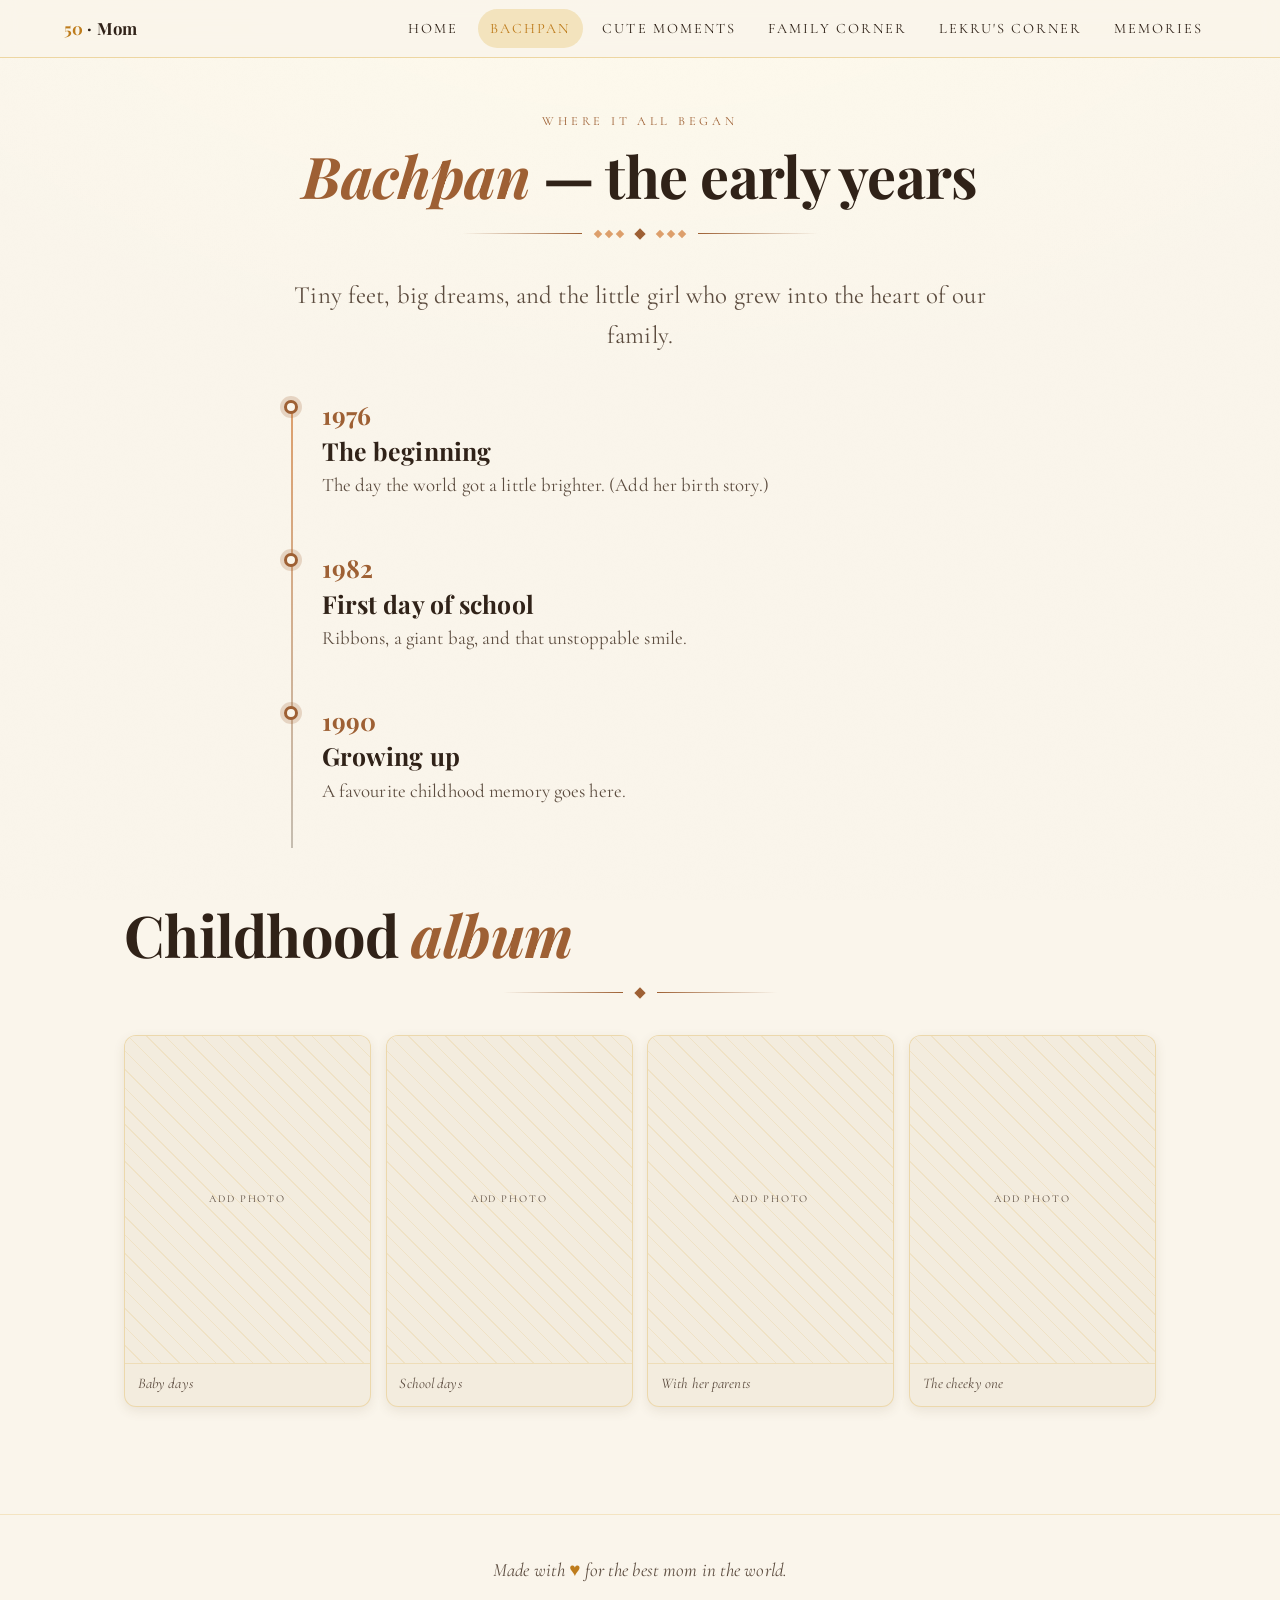
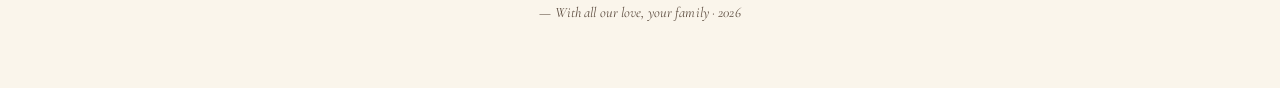
==== bachpan.html @ b1f7061a "Golden Jubilee multi-page birthday site + GitHub Pages deploy pipeline" ====
<!DOCTYPE html>
<html lang="en">
<head>
<meta charset="UTF-8" />
<meta name="viewport" content="width=device-width, initial-scale=1.0, viewport-fit=cover" />
<meta name="theme-color" content="#c99a2e" />
<title>Bachpan · Her Childhood</title>
<link rel="preconnect" href="https://fonts.googleapis.com" />
<link rel="preconnect" href="https://fonts.gstatic.com" crossorigin />
<link href="https://fonts.googleapis.com/css2?family=Playfair+Display:ital,wght@0,500;0,700;1,500&family=Cormorant+Garamond:ital,wght@0,400;0,500;0,600;1,400&family=Cormorant+SC:wght@500;600&family=Great+Vibes&display=swap" rel="stylesheet" />
<link rel="stylesheet" href="assets/style.css" />
</head>
<body data-page="bachpan">
<main class="wrap">
  <section class="page">
    <div class="center">
      <p class="eyebrow reveal">Where it all began</p>
      <h1 class="page-title reveal"><em>Bachpan</em> — the early years</h1>
      <div class="deco reveal"><span class="diamonds"><i></i><i></i><i></i></span><span class="dot"></span><span class="diamonds"><i></i><i></i><i></i></span></div>
      <p class="lead reveal">Tiny feet, big dreams, and the little girl who grew into the heart of our family.</p>
    </div>

    <ol class="timeline" data-timeline="bachpanStory" style="margin-top:2.5rem;max-width:720px;margin-inline:auto;"></ol>

    <h2 class="page-title reveal" style="margin-top:3rem;">Childhood <em>album</em></h2>
    <div class="deco reveal"><span class="dot"></span></div>
    <div class="gallery" data-gallery="bachpan"></div>
  </section>
</main>
<script src="assets/config.js"></script>
<script src="assets/app.js"></script>
</body>
</html>
---- assets/style.css ----
/* =================================================================
   GOLDEN JUBILEE · ART-DECO KEEPSAKE — shared design system
   Mobile-first. Ivory paper · sepia ink · leaf gold · regal wine.
   ================================================================= */
:root {
  --paper:    oklch(0.972 0.014 88);
  --paper-2:  oklch(0.945 0.020 85);
  --paper-3:  oklch(0.915 0.028 84);
  --ink:      oklch(0.265 0.028 55);
  --ink-2:    oklch(0.430 0.030 60);
  --gold:     oklch(0.780 0.130 84);
  --gold-2:   oklch(0.860 0.110 92);
  --gold-deep:oklch(0.640 0.130 70);
  --wine:     oklch(0.400 0.110 18);
  --wine-2:   oklch(0.520 0.120 22);
  --mute:     oklch(0.800 0.020 78);

  /* per-page accent (overridden on <body data-page>) */
  --accent:      var(--gold-deep);
  --accent-soft: var(--gold);

  --step-0: clamp(1.02rem, 0.98rem + 0.4vw, 1.18rem);
  --step-1: clamp(1.22rem, 1.08rem + 0.9vw, 1.55rem);
  --step-2: clamp(1.6rem, 1.3rem + 1.6vw, 2.5rem);
  --step-3: clamp(1.9rem, 1.45rem + 3vw, 3.6rem);
  --step-4: clamp(2.3rem, 1.7rem + 5vw, 6rem);

  --display: "Playfair Display", Didot, "Bodoni MT", Georgia, serif;
  --body: "Cormorant Garamond", "Iowan Old Style", Palatino, Georgia, serif;
  --smallcaps: "Cormorant SC", var(--display);
  --script: "Great Vibes", "Snell Roundhand", cursive;

  --tap: 48px;
  --edge: clamp(1.05rem, 5vw, 4rem);
  --maxw: 1160px;
}

/* per-page accent tints (still within the gold/wine system) */
body[data-page="bachpan"]      { --accent: oklch(0.55 0.10 55);  --accent-soft: oklch(0.75 0.10 60); }
body[data-page="cute-moments"] { --accent: var(--gold-deep);     --accent-soft: var(--gold); }
body[data-page="family-corner"]{ --accent: var(--wine);          --accent-soft: var(--wine-2); }
body[data-page="lekrus"]       { --accent: oklch(0.58 0.12 40);  --accent-soft: oklch(0.78 0.12 55); }
body[data-page="memories"]     { --accent: var(--wine);          --accent-soft: var(--gold); }

*, *::before, *::after { box-sizing: border-box; }
html { scroll-behavior: smooth; -webkit-text-size-adjust: 100%; }

body {
  margin: 0;
  background:
    radial-gradient(130% 60% at 50% -10%, oklch(0.99 0.02 90) 0%, transparent 55%),
    var(--paper);
  color: var(--ink);
  font-family: var(--body);
  font-size: var(--step-0);
  line-height: 1.6;
  letter-spacing: 0.006em;
  -webkit-font-smoothing: antialiased;
  overflow-x: hidden;
  min-height: 100svh;
}
body::before {
  content: ""; position: fixed; inset: 0; pointer-events: none; z-index: 0; opacity: 0.4;
  background-image: url("data:image/svg+xml,%3Csvg xmlns='http://www.w3.org/2000/svg' width='120' height='120'%3E%3Cfilter id='n'%3E%3CfeTurbulence type='fractalNoise' baseFrequency='0.9' numOctaves='2' stitchTiles='stitch'/%3E%3CfeColorMatrix type='saturate' values='0'/%3E%3C/filter%3E%3Crect width='120' height='120' filter='url(%23n)' opacity='0.035'/%3E%3C/svg%3E");
  mix-blend-mode: multiply;
}

h1, h2, h3 { font-family: var(--display); font-weight: 700; line-height: 1.12; margin: 0; overflow-wrap: break-word; }
p { margin: 0 0 1rem; }
a { color: var(--accent); }
img { max-width: 100%; display: block; }

/* Gold-foil text */
.foil {
  background: linear-gradient(100deg, var(--gold-deep) 0%, var(--gold) 30%, var(--gold-2) 45%, var(--gold) 60%, var(--gold-deep) 100%);
  background-size: 220% 100%;
  -webkit-background-clip: text; background-clip: text; color: transparent;
  animation: shimmer 6s linear infinite;
}
@keyframes shimmer { to { background-position: -220% 0; } }

.script { font-family: var(--script); font-weight: 400; }

/* ---------- Layout shell ---------- */
.wrap { position: relative; z-index: 1; }
.page { max-width: var(--maxw); margin-inline: auto; padding: clamp(2rem, 6vh, 4rem) var(--edge) 4rem; }
.center { text-align: center; }

.eyebrow { font-family: var(--smallcaps); text-transform: uppercase; letter-spacing: 0.3em; font-size: 0.78rem; color: var(--accent); margin: 0 0 0.7rem; }
.page-title { font-size: var(--step-3); letter-spacing: -0.01em; margin-bottom: 0.8rem; }
.page-title em { font-style: italic; color: var(--accent); }
.lead { color: var(--ink-2); max-width: 62ch; font-size: var(--step-1); }
.center .lead { margin-inline: auto; }

/* ---------- Deco divider (SVG-free, pure CSS fan) ---------- */
.deco { display: flex; align-items: center; justify-content: center; gap: 0.8rem; margin: 1.4rem 0 2.4rem; color: var(--accent); }
.center .deco { justify-content: center; }
.deco::before, .deco::after { content: ""; height: 1px; width: min(120px, 22vw); background: linear-gradient(90deg, transparent, var(--accent)); }
.deco::after { background: linear-gradient(90deg, var(--accent), transparent); }
.deco .dot { width: 8px; height: 8px; transform: rotate(45deg); background: var(--accent); }
.deco .diamonds { display: flex; gap: 5px; }
.deco .diamonds i { width: 6px; height: 6px; transform: rotate(45deg); background: var(--accent-soft); display: block; }

/* ---------- Buttons ---------- */
.btn {
  display: inline-flex; align-items: center; justify-content: center; gap: 0.5rem;
  min-height: var(--tap); padding: 0.85rem 1.6rem;
  font-family: var(--smallcaps); text-transform: uppercase; letter-spacing: 0.18em; font-size: 0.9rem;
  background: var(--ink); color: var(--paper);
  border: 1px solid var(--accent); border-radius: 999px; cursor: pointer; text-decoration: none;
  transition: transform .2s ease, box-shadow .2s ease, background .2s ease; -webkit-tap-highlight-color: transparent;
  max-width: 100%; white-space: normal; text-align: center; line-height: 1.2;
}
.btn:hover { background: var(--accent); }
.btn:active { transform: scale(.97); }
.btn.gold { background: linear-gradient(120deg, var(--gold-deep), var(--gold)); color: var(--ink); border-color: var(--gold-deep); }
.btn.ghost { background: transparent; color: var(--accent); }

/* ---------- Top navigation (injected) ---------- */
.nav {
  position: sticky; top: 0; z-index: 40;
  display: flex; align-items: center; justify-content: space-between; gap: 0.5rem;
  padding: 0.55rem var(--edge);
  background: color-mix(in oklab, var(--paper) 86%, transparent);
  backdrop-filter: blur(10px); -webkit-backdrop-filter: blur(10px);
  border-bottom: 1px solid color-mix(in oklab, var(--gold) 45%, transparent);
}
.nav .brand { font-family: var(--display); font-weight: 700; font-size: 1.05rem; text-decoration: none; color: var(--ink); white-space: nowrap; }
.nav .brand b { color: var(--gold-deep); }
.nav-toggle { display: inline-flex; flex-direction: column; gap: 4px; background: none; border: 0; padding: 10px; cursor: pointer; min-height: var(--tap); min-width: var(--tap); align-items: center; justify-content: center; }
.nav-toggle span { width: 22px; height: 2px; background: var(--ink); display: block; transition: .25s; }
.nav.open .nav-toggle span:nth-child(1) { transform: translateY(6px) rotate(45deg); }
.nav.open .nav-toggle span:nth-child(2) { opacity: 0; }
.nav.open .nav-toggle span:nth-child(3) { transform: translateY(-6px) rotate(-45deg); }
.nav-links { position: absolute; top: 100%; left: 0; right: 0; display: none; flex-direction: column; gap: 0; background: var(--paper); border-bottom: 1px solid color-mix(in oklab, var(--gold) 45%, transparent); box-shadow: 0 12px 24px oklch(0.4 0.05 60 / .12); }
.nav.open .nav-links { display: flex; }
.nav-links a { padding: 0.95rem var(--edge); text-decoration: none; color: var(--ink); font-family: var(--smallcaps); text-transform: uppercase; letter-spacing: 0.14em; font-size: 0.9rem; border-top: 1px solid color-mix(in oklab, var(--gold) 24%, transparent); }
.nav-links a[aria-current="page"] { color: var(--gold-deep); }
.nav-links a .lock { opacity: .6; font-size: .85em; }

@media (min-width: 860px) {
  .nav-toggle { display: none; }
  .nav-links { position: static; display: flex; flex-direction: row; gap: 0.4rem; background: none; border: 0; box-shadow: none; }
  .nav-links a { padding: 0.5rem 0.8rem; border: 0; border-radius: 999px; }
  .nav-links a[aria-current="page"] { background: color-mix(in oklab, var(--gold) 28%, transparent); }
}

/* ---------- Hero (home) ---------- */
.hero { min-height: calc(100svh - 60px); display: grid; grid-template-columns: minmax(0, 1fr); align-content: center; justify-items: center; text-align: center; position: relative; overflow: hidden; padding: 2.5rem var(--edge); }
.hero-inner { position: relative; z-index: 2; width: 100%; max-width: 40rem; }
.hero .kicker { font-family: var(--smallcaps); text-transform: uppercase; letter-spacing: 0.28em; font-size: clamp(0.66rem, 2.6vw, 0.95rem); color: var(--gold-deep); margin-bottom: 0.8rem; overflow-wrap: anywhere; }
.hero .happy { font-family: var(--script); font-size: clamp(2.2rem, 12vw, 4.5rem); color: var(--ink); line-height: .9; margin-bottom: -0.3rem; }
.hero .num { display: block; font-size: clamp(6rem, 42vw, 16rem); line-height: 0.8; margin: 0.1rem 0; }
.hero .goldenjub { font-family: var(--smallcaps); letter-spacing: 0.34em; text-transform: uppercase; font-size: clamp(0.7rem, 3vw, 1.05rem); color: var(--ink-2); }
.hero .name { display: block; font-family: var(--script); font-size: clamp(2.6rem, 16vw, 5.5rem); color: var(--gold-deep); line-height: 1; margin: 0.2rem 0 0.4rem; }
.hero .tag { font-size: var(--step-1); color: var(--ink-2); margin: 1rem auto 0; max-width: 32ch; overflow-wrap: anywhere; }
.hero-cta { margin-top: 1.8rem; display: flex; gap: 0.7rem; flex-wrap: wrap; justify-content: center; }
.scroll-cue { position: absolute; bottom: calc(1rem + env(safe-area-inset-bottom)); left: 50%; transform: translateX(-50%); z-index: 2; font-family: var(--smallcaps); text-transform: uppercase; letter-spacing: 0.26em; font-size: 0.62rem; color: var(--gold-deep); display: grid; justify-items: center; gap: 0.35rem; text-decoration: none; animation: bob 2.4s ease-in-out infinite; }
.scroll-cue span { width: 1px; height: 26px; background: linear-gradient(var(--gold-deep), transparent); }
@keyframes bob { 0%,100% { transform: translateX(-50%) translateY(0);} 50% { transform: translateX(-50%) translateY(7px);} }
.sparkle { position: absolute; border-radius: 50%; background: var(--gold); z-index: 1; opacity: .5; animation: twinkle 4s ease-in-out infinite; }
@keyframes twinkle { 0%,100% { opacity: .12; transform: scale(.8);} 50% { opacity: .7; transform: scale(1.2);} }

/* ---------- Section nav cards (home) ---------- */
.cards { display: grid; grid-template-columns: 1fr; gap: 1rem; }
.nav-card { position: relative; display: block; text-decoration: none; color: var(--ink); background: var(--paper-2); border: 1px solid color-mix(in oklab, var(--gold) 40%, transparent); border-radius: 16px; padding: 1.5rem 1.4rem; overflow: hidden; transition: transform .25s ease, box-shadow .25s ease; }
.nav-card:hover { transform: translateY(-4px); box-shadow: 0 14px 30px oklch(0.4 0.05 60 / .14); }
.nav-card .k { font-family: var(--smallcaps); text-transform: uppercase; letter-spacing: 0.22em; font-size: 0.7rem; color: var(--gold-deep); }
.nav-card h3 { font-size: var(--step-2); margin: 0.3rem 0 0.4rem; }
.nav-card p { color: var(--ink-2); margin: 0; }
.nav-card .arrow { position: absolute; right: 1.2rem; bottom: 1.1rem; color: var(--gold-deep); font-size: 1.4rem; }
.nav-card .corner { position: absolute; top: -1px; right: -1px; width: 46px; height: 46px; background: radial-gradient(120% 120% at 100% 0, color-mix(in oklab, var(--gold) 60%, transparent), transparent 70%); }
@media (min-width: 620px) { .cards { grid-template-columns: repeat(2, 1fr); } }
@media (min-width: 940px) { .cards { grid-template-columns: repeat(3, 1fr); } }

/* ---------- Galleries ---------- */
.gallery { columns: 2 150px; column-gap: 0.7rem; }
@media (min-width: 560px) { .gallery { columns: 3 190px; column-gap: 0.9rem; } }
@media (min-width: 940px) { .gallery { columns: 4 220px; } }
.photo { break-inside: avoid; margin: 0 0 0.7rem; border-radius: 12px; overflow: hidden; background: var(--paper-2); border: 1px solid color-mix(in oklab, var(--gold) 34%, transparent); box-shadow: 0 4px 12px oklch(0.4 0.05 60 / .1); }
.photo .placeholder { display: grid; place-items: center; text-align: center; aspect-ratio: 3/4; color: var(--ink-2); font-family: var(--smallcaps); text-transform: uppercase; letter-spacing: 0.18em; font-size: 0.66rem; padding: 1rem; background: repeating-linear-gradient(45deg, transparent 0 12px, color-mix(in oklab, var(--gold) 16%, transparent) 12px 13px), var(--paper-2); }
.photo .cap { padding: 0.5rem 0.8rem 0.65rem; font-style: italic; color: var(--ink-2); font-size: 0.92rem; border-top: 1px solid color-mix(in oklab, var(--gold) 26%, transparent); }
.empty-note { color: var(--ink-2); font-style: italic; text-align: center; padding: 2rem 1rem; }

/* ---------- Timeline (bachpan story) ---------- */
.timeline { position: relative; list-style: none; margin: 0; padding: 0; }
.timeline::before { content: ""; position: absolute; left: 11px; top: 6px; bottom: 6px; width: 2px; background: linear-gradient(var(--accent-soft), var(--mute)); }
.t-item { position: relative; padding: 0 0 2rem 2.6rem; }
.t-item::before { content: ""; position: absolute; left: 4px; top: 5px; width: 14px; height: 14px; border-radius: 50%; background: var(--paper); border: 3px solid var(--accent); box-shadow: 0 0 0 4px color-mix(in oklab, var(--accent) 22%, transparent); }
.t-year { font-family: var(--display); font-weight: 700; color: var(--accent); font-size: var(--step-1); }
.t-title { font-family: var(--display); font-size: var(--step-1); margin: 0.1rem 0 0.35rem; }
.t-body { color: var(--ink-2); }

/* ---------- 50 reasons (home) ---------- */
.reasons-grid { display: grid; grid-template-columns: repeat(2, 1fr); gap: 0.7rem; }
@media (min-width: 560px) { .reasons-grid { grid-template-columns: repeat(3, 1fr); gap: 0.9rem; } }
@media (min-width: 900px) { .reasons-grid { grid-template-columns: repeat(5, 1fr); } }
.card-flip { perspective: 900px; aspect-ratio: 3/4; border: 0; background: none; padding: 0; cursor: pointer; font: inherit; -webkit-tap-highlight-color: transparent; }
.card-flip .inner { position: relative; width: 100%; height: 100%; transition: transform .7s cubic-bezier(.2,.8,.2,1); transform-style: preserve-3d; }
.card-flip.flipped .inner { transform: rotateY(180deg); }
.card-flip .face { position: absolute; inset: 0; backface-visibility: hidden; -webkit-backface-visibility: hidden; border-radius: 12px; display: grid; place-items: center; text-align: center; padding: 0.9rem; box-shadow: 0 6px 16px oklch(0.4 0.05 60 / .12); }
.card-flip .front { background: radial-gradient(120% 120% at 50% 0, var(--paper-2), var(--paper-3)); border: 1px solid color-mix(in oklab, var(--gold) 45%, transparent); }
.card-flip .front .no { font-family: var(--display); font-weight: 700; font-size: clamp(2rem, 8vw, 3rem); color: var(--gold-deep); }
.card-flip .front .hint { font-family: var(--smallcaps); text-transform: uppercase; letter-spacing: 0.2em; font-size: 0.58rem; color: var(--ink-2); margin-top: 0.3rem; }
.card-flip .back { transform: rotateY(180deg); background: linear-gradient(160deg, var(--ink), oklch(0.32 0.03 55)); color: var(--paper); border: 1px solid var(--gold-deep); }
.card-flip .back p { font-size: clamp(0.95rem, 3.4vw, 1.12rem); font-style: italic; margin: 0; line-height: 1.4; }
.card-flip .back .heart { color: var(--gold); display: block; margin-top: 0.4rem; }

/* ---------- Cake (home fun) ---------- */
.cake-stage { display: grid; place-items: center; gap: 1.2rem; }
.cake { --w: min(300px, 82vw); width: var(--w); position: relative; filter: drop-shadow(0 16px 20px oklch(0.4 0.05 60 / .2)); }
.candles { position: absolute; top: -6%; left: 0; right: 0; display: flex; justify-content: center; gap: 3.2%; flex-wrap: wrap; padding: 0 8%; }
.candle { width: 5px; height: 40px; background: linear-gradient(oklch(0.72 0.09 25), oklch(0.9 0.04 60)); border-radius: 2px; position: relative; }
.flame { position: absolute; top: -13px; left: 50%; transform: translateX(-50%); width: 9px; height: 14px; background: radial-gradient(circle at 50% 70%, oklch(0.98 0.14 95), var(--gold) 55%, transparent 75%); border-radius: 50% 50% 50% 50% / 60% 60% 40% 40%; transform-origin: bottom center; animation: flicker .35s ease-in-out infinite alternate; }
@keyframes flicker { from { transform: translateX(-50%) scale(1) rotate(-3deg); opacity: .9;} to { transform: translateX(-50%) scale(1.12) rotate(3deg); opacity: 1;} }
.candle.out .flame { display: none; }
.candle.out::after { content: ""; position: absolute; top: -10px; left: 50%; transform: translateX(-50%); width: 3px; height: 18px; border-radius: 3px; background: linear-gradient(oklch(0.6 0 0 / .5), transparent); animation: smoke 1.6s ease-out forwards; }
@keyframes smoke { to { opacity: 0; transform: translateX(-50%) translateY(-16px);} }
.cake-msg { max-width: 40ch; text-align: center; opacity: 0; transform: translateY(10px) scale(.98); transition: opacity 1s ease, transform 1s ease; }
.cake-msg.show { opacity: 1; transform: none; }
.cake-msg .big { font-family: var(--script); font-size: clamp(2rem, 9vw, 3rem); color: var(--gold-deep); }

/* ---------- Share (isolated form page) ---------- */
.share-shell { min-height: 100svh; display: grid; grid-template-columns: minmax(0, 1fr); justify-items: center; align-content: start; padding: clamp(1.5rem, 6vw, 3rem) var(--edge) 3rem; }
.share-card { width: 100%; max-width: 720px; background: var(--paper-2); border: 1px solid color-mix(in oklab, var(--gold) 45%, transparent); border-radius: 18px; padding: clamp(1.3rem, 5vw, 2.4rem); box-shadow: 0 12px 30px oklch(0.4 0.05 60 / .12); }
.share-steps { list-style: none; padding: 0; margin: 1.2rem 0 1.4rem; display: grid; gap: 0.8rem; }
.share-steps li { display: grid; grid-template-columns: 30px 1fr; gap: 0.7rem; align-items: start; color: var(--ink-2); }
.share-steps .n { width: 30px; height: 30px; border-radius: 50%; display: grid; place-items: center; background: linear-gradient(120deg, var(--gold-deep), var(--gold)); color: var(--ink); font-family: var(--display); font-weight: 700; }
.form-embed { margin-top: 1.3rem; border-radius: 12px; overflow: hidden; border: 1px solid color-mix(in oklab, var(--gold) 40%, transparent); background: var(--paper); }
.form-embed iframe { width: 100%; min-height: 78vh; border: 0; display: block; }

/* ---------- Memory wall (reveal-gated) ---------- */
.wall-lock { text-align: center; padding: 2rem 0.5rem; }
.countdown { display: flex; gap: 0.6rem; justify-content: center; flex-wrap: wrap; margin: 1.5rem 0; }
.cd-unit { min-width: 64px; background: var(--paper-2); border: 1px solid color-mix(in oklab, var(--gold) 40%, transparent); border-radius: 12px; padding: 0.75rem 0.5rem; }
.cd-unit .v { font-family: var(--display); font-weight: 700; font-size: clamp(1.5rem, 7vw, 2.3rem); color: var(--gold-deep); line-height: 1; }
.cd-unit .l { font-family: var(--smallcaps); text-transform: uppercase; letter-spacing: 0.14em; font-size: 0.6rem; color: var(--ink-2); margin-top: 0.3rem; }
.wall { columns: 2 150px; column-gap: 0.7rem; margin-top: 1.4rem; }
@media (min-width: 560px) { .wall { columns: 3 200px; column-gap: 0.9rem; } }
@media (min-width: 940px) { .wall { columns: 4 240px; } }
.memory { break-inside: avoid; margin: 0 0 0.7rem; background: var(--paper); border: 1px solid color-mix(in oklab, var(--gold) 34%, transparent); border-radius: 12px; overflow: hidden; box-shadow: 0 4px 14px oklch(0.4 0.05 60 / .1); }
.memory img { width: 100%; background: var(--paper-2); }
.memory .body { padding: 0.7rem 0.85rem 0.9rem; }
.memory .msg { font-style: italic; margin: 0 0 0.5rem; line-height: 1.4; }
.memory .from { font-family: var(--smallcaps); text-transform: uppercase; letter-spacing: 0.14em; font-size: 0.68rem; color: var(--gold-deep); }

/* ---------- Footer ---------- */
.foot { text-align: center; padding: 2.5rem var(--edge) calc(3rem + env(safe-area-inset-bottom)); color: var(--ink-2); font-style: italic; border-top: 1px solid color-mix(in oklab, var(--gold) 26%, transparent); margin-top: 2rem; }
.foot .heart { color: var(--gold-deep); font-style: normal; }
.foot a { color: var(--gold-deep); }

/* ---------- Reveal-on-scroll ---------- */
.reveal { opacity: 0; transform: translateY(20px); transition: opacity .8s ease, transform .8s ease; }
.reveal.in { opacity: 1; transform: none; }

#confetti { position: fixed; inset: 0; pointer-events: none; z-index: 50; }

@media (prefers-reduced-motion: reduce) {
  *, *::before, *::after { animation: none !important; transition: none !important; scroll-behavior: auto !important; }
  .reveal { opacity: 1; transform: none; }
  .foil { background-position: 0 0; }
}
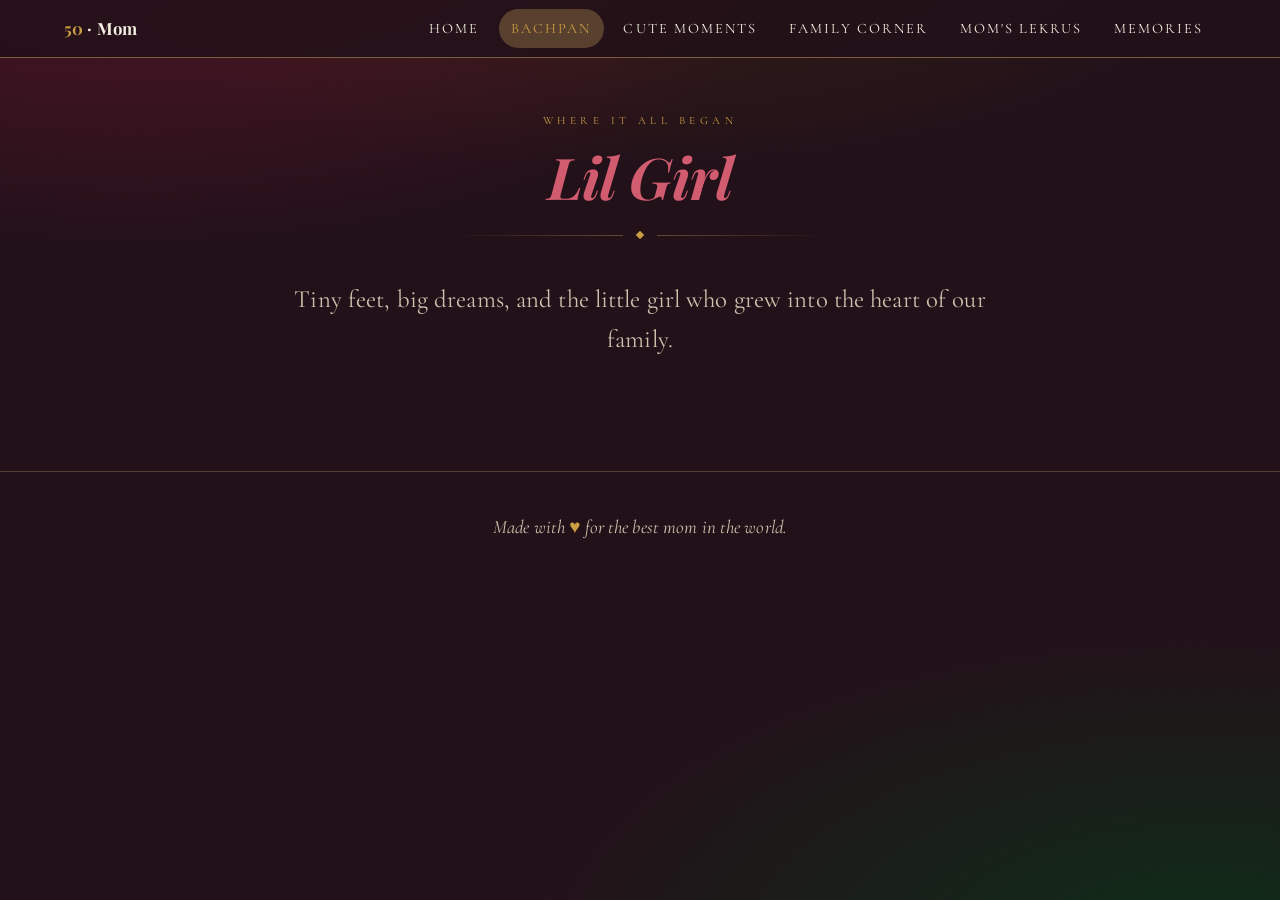
==== commit ff91e7a1: "Best Lekru finale: winner video → photo pop → framed gold certificate (Rakshit celebratory / Ashrit " ====
--- a/bachpan.html
+++ b/bachpan.html
@@ -4,7 +4,7 @@
 <meta charset="UTF-8" />
 <meta name="viewport" content="width=device-width, initial-scale=1.0, viewport-fit=cover" />
 <meta name="theme-color" content="#c99a2e" />
-<title>Bachpan · Her Childhood</title>
+<title>Lil Girl</title>
 <link rel="preconnect" href="https://fonts.googleapis.com" />
 <link rel="preconnect" href="https://fonts.gstatic.com" crossorigin />
 <link href="https://fonts.googleapis.com/css2?family=Playfair+Display:ital,wght@0,500;0,700;1,500&family=Cormorant+Garamond:ital,wght@0,400;0,500;0,600;1,400&family=Cormorant+SC:wght@500;600&family=Great+Vibes&display=swap" rel="stylesheet" />
@@ -15,16 +15,12 @@
   <section class="page">
     <div class="center">
       <p class="eyebrow reveal">Where it all began</p>
-      <h1 class="page-title reveal"><em>Bachpan</em> — the early years</h1>
+      <h1 class="page-title reveal"><em>Lil Girl</em></h1>
       <div class="deco reveal"><span class="diamonds"><i></i><i></i><i></i></span><span class="dot"></span><span class="diamonds"><i></i><i></i><i></i></span></div>
       <p class="lead reveal">Tiny feet, big dreams, and the little girl who grew into the heart of our family.</p>
     </div>
 
-    <ol class="timeline" data-timeline="bachpanStory" style="margin-top:2.5rem;max-width:720px;margin-inline:auto;"></ol>
-
-    <h2 class="page-title reveal" style="margin-top:3rem;">Childhood <em>album</em></h2>
-    <div class="deco reveal"><span class="dot"></span></div>
-    <div class="gallery" data-gallery="bachpan"></div>
+    <div class="cardstack" data-cards="bachpanStory"></div>
   </section>
 </main>
 <script src="assets/config.js"></script>
--- a/assets/style.css
+++ b/assets/style.css
@@ -3,20 +3,29 @@
    Mobile-first. Ivory paper · sepia ink · leaf gold · regal wine.
    ================================================================= */
 :root {
-  --paper:    oklch(0.972 0.014 88);
-  --paper-2:  oklch(0.945 0.020 85);
-  --paper-3:  oklch(0.915 0.028 84);
-  --ink:      oklch(0.265 0.028 55);
-  --ink-2:    oklch(0.430 0.030 60);
-  --gold:     oklch(0.780 0.130 84);
-  --gold-2:   oklch(0.860 0.110 92);
-  --gold-deep:oklch(0.640 0.130 70);
-  --wine:     oklch(0.400 0.110 18);
-  --wine-2:   oklch(0.520 0.120 22);
-  --mute:     oklch(0.800 0.020 78);
-
-  /* per-page accent (overridden on <body data-page>) */
-  --accent:      var(--gold-deep);
+  /* Rich jewel-velvet base — deep rose-wine + emerald, warm cream text, gold metal */
+  --paper:    oklch(0.205 0.032 350);   /* deep velvet base (page bg) */
+  --paper-2:  oklch(0.258 0.040 348);   /* raised card panel */
+  --paper-3:  oklch(0.305 0.046 344);   /* higher panel / placeholder */
+  --ink:      oklch(0.948 0.018 90);     /* warm cream text */
+  --ink-2:    oklch(0.815 0.030 86);     /* muted cream */
+  --gold:     oklch(0.805 0.110 88);     /* bright antique gold on dark */
+  --gold-2:   oklch(0.885 0.085 92);
+  --gold-deep:oklch(0.720 0.120 82);
+  --wine:     oklch(0.560 0.150 12);
+  --wine-2:   oklch(0.660 0.150 14);
+  --mute:     oklch(0.520 0.030 350);
+  --hair:     color-mix(in oklab, var(--gold) 34%, transparent);       /* gold hairline */
+  --shadow:   0 20px 44px -20px oklch(0.10 0.03 350 / 0.7);            /* deep, soft */
+
+  /* Jewel accents, tuned to glow on the dark velvet base */
+  --rose:    oklch(0.625 0.150 12);
+  --rose-2:  oklch(0.705 0.150 14);
+  --olive:   oklch(0.640 0.105 150);   /* rich emerald-green */
+  --olive-2: oklch(0.720 0.105 148);
+
+  /* accent = rose velvet by default; gold is the metallic companion */
+  --accent:      var(--rose);
   --accent-soft: var(--gold);
 
   --step-0: clamp(1.02rem, 0.98rem + 0.4vw, 1.18rem);
@@ -35,12 +44,42 @@
   --maxw: 1160px;
 }
 
-/* per-page accent tints (still within the gold/wine system) */
-body[data-page="bachpan"]      { --accent: oklch(0.55 0.10 55);  --accent-soft: oklch(0.75 0.10 60); }
-body[data-page="cute-moments"] { --accent: var(--gold-deep);     --accent-soft: var(--gold); }
-body[data-page="family-corner"]{ --accent: var(--wine);          --accent-soft: var(--wine-2); }
-body[data-page="lekrus"]       { --accent: oklch(0.58 0.12 40);  --accent-soft: oklch(0.78 0.12 55); }
-body[data-page="memories"]     { --accent: var(--wine);          --accent-soft: var(--gold); }
+/* The Lekru page stands apart: rich olive green + gold. */
+body[data-page="lekrus"] { --accent: var(--olive); --accent-soft: var(--gold); }
+
+/* Rich entrance on the Lekru page: golden light blooms, content lifts out of a blur, title gilds */
+body[data-page="lekrus"] .wrap { animation: lux-in 1.15s cubic-bezier(.2,.7,.2,1) both; }
+@keyframes lux-in {
+  0%   { opacity: 0; transform: scale(0.965) translateY(20px); filter: blur(9px); }
+  55%  { filter: blur(0); }
+  100% { opacity: 1; transform: none; filter: blur(0); }
+}
+body[data-page="lekrus"]::after {
+  content: ""; position: fixed; inset: 0; z-index: 90; pointer-events: none;
+  background: radial-gradient(circle at 50% 40%,
+    oklch(0.92 0.14 90 / 0.60) 0%,
+    oklch(0.78 0.13 84 / 0.28) 16%,
+    oklch(0.62 0.15 12 / 0.14) 34%,
+    transparent 52%);
+  animation: gold-bloom 1.5s ease-out both;
+}
+@keyframes gold-bloom {
+  0%   { opacity: 0; transform: scale(0.25); }
+  25%  { opacity: 1; }
+  100% { opacity: 0; transform: scale(2.6); }
+}
+/* The title gilds in with one sweep of light, and stays gold */
+body[data-page="lekrus"] .page-title {
+  background: linear-gradient(100deg, var(--gold-deep) 0%, var(--gold) 38%, oklch(0.98 0.05 92) 50%, var(--gold) 62%, var(--gold-deep) 100%);
+  background-size: 250% 100%;
+  -webkit-background-clip: text; background-clip: text; color: transparent;
+  animation: title-gild 1.7s ease-out 0.45s both;
+}
+@keyframes title-gild { 0% { background-position: 130% 0; } 100% { background-position: -30% 0; } }
+@media (prefers-reduced-motion: reduce) {
+  body[data-page="lekrus"]::after { display: none !important; }
+  body[data-page="lekrus"] .page-title { animation: none; background-position: 40% 0; }
+}
 
 *, *::before, *::after { box-sizing: border-box; }
 html { scroll-behavior: smooth; -webkit-text-size-adjust: 100%; }
@@ -48,8 +87,11 @@
 body {
   margin: 0;
   background:
-    radial-gradient(130% 60% at 50% -10%, oklch(0.99 0.02 90) 0%, transparent 55%),
+    radial-gradient(95% 60% at 10% -6%, oklch(0.36 0.12 10 / 0.60) 0%, transparent 56%),   /* rose velvet glow */
+    radial-gradient(95% 65% at 94% 106%, oklch(0.33 0.10 152 / 0.58) 0%, transparent 56%), /* emerald glow */
+    radial-gradient(80% 45% at 50% -8%, oklch(0.55 0.12 86 / 0.16) 0%, transparent 60%),   /* gold sheen */
     var(--paper);
+  background-attachment: fixed;
   color: var(--ink);
   font-family: var(--body);
   font-size: var(--step-0);
@@ -60,9 +102,9 @@
   min-height: 100svh;
 }
 body::before {
-  content: ""; position: fixed; inset: 0; pointer-events: none; z-index: 0; opacity: 0.4;
-  background-image: url("data:image/svg+xml,%3Csvg xmlns='http://www.w3.org/2000/svg' width='120' height='120'%3E%3Cfilter id='n'%3E%3CfeTurbulence type='fractalNoise' baseFrequency='0.9' numOctaves='2' stitchTiles='stitch'/%3E%3CfeColorMatrix type='saturate' values='0'/%3E%3C/filter%3E%3Crect width='120' height='120' filter='url(%23n)' opacity='0.035'/%3E%3C/svg%3E");
-  mix-blend-mode: multiply;
+  content: ""; position: fixed; inset: 0; pointer-events: none; z-index: 0; opacity: 0.5;
+  background-image: url("data:image/svg+xml,%3Csvg xmlns='http://www.w3.org/2000/svg' width='120' height='120'%3E%3Cfilter id='n'%3E%3CfeTurbulence type='fractalNoise' baseFrequency='0.9' numOctaves='2' stitchTiles='stitch'/%3E%3CfeColorMatrix type='saturate' values='0'/%3E%3C/filter%3E%3Crect width='120' height='120' filter='url(%23n)' opacity='0.05'/%3E%3C/svg%3E");
+  mix-blend-mode: soft-light;
 }
 
 h1, h2, h3 { font-family: var(--display); font-weight: 700; line-height: 1.12; margin: 0; overflow-wrap: break-word; }
@@ -86,34 +128,34 @@
 .page { max-width: var(--maxw); margin-inline: auto; padding: clamp(2rem, 6vh, 4rem) var(--edge) 4rem; }
 .center { text-align: center; }
 
-.eyebrow { font-family: var(--smallcaps); text-transform: uppercase; letter-spacing: 0.3em; font-size: 0.78rem; color: var(--accent); margin: 0 0 0.7rem; }
-.page-title { font-size: var(--step-3); letter-spacing: -0.01em; margin-bottom: 0.8rem; }
+.eyebrow { font-family: var(--smallcaps); text-transform: uppercase; letter-spacing: 0.4em; font-size: 0.7rem; color: var(--gold-deep); opacity: 0.9; margin: 0 0 0.9rem; }
+.page-title { font-size: var(--step-3); letter-spacing: -0.015em; margin-bottom: 0.8rem; }
 .page-title em { font-style: italic; color: var(--accent); }
 .lead { color: var(--ink-2); max-width: 62ch; font-size: var(--step-1); }
 .center .lead { margin-inline: auto; }
 
 /* ---------- Deco divider (SVG-free, pure CSS fan) ---------- */
-.deco { display: flex; align-items: center; justify-content: center; gap: 0.8rem; margin: 1.4rem 0 2.4rem; color: var(--accent); }
+.deco { display: flex; align-items: center; justify-content: center; gap: 0.9rem; margin: 1.5rem 0 2.6rem; color: var(--gold-deep); }
 .center .deco { justify-content: center; }
-.deco::before, .deco::after { content: ""; height: 1px; width: min(120px, 22vw); background: linear-gradient(90deg, transparent, var(--accent)); }
-.deco::after { background: linear-gradient(90deg, var(--accent), transparent); }
-.deco .dot { width: 8px; height: 8px; transform: rotate(45deg); background: var(--accent); }
-.deco .diamonds { display: flex; gap: 5px; }
-.deco .diamonds i { width: 6px; height: 6px; transform: rotate(45deg); background: var(--accent-soft); display: block; }
+.deco::before, .deco::after { content: ""; height: 1px; width: min(170px, 32vw); background: linear-gradient(90deg, transparent, var(--hair)); }
+.deco::after { background: linear-gradient(90deg, var(--hair), transparent); }
+.deco .dot { width: 6px; height: 6px; transform: rotate(45deg); background: var(--gold-deep); }
+.deco .diamonds { display: none; }
 
 /* ---------- Buttons ---------- */
 .btn {
   display: inline-flex; align-items: center; justify-content: center; gap: 0.5rem;
   min-height: var(--tap); padding: 0.85rem 1.6rem;
   font-family: var(--smallcaps); text-transform: uppercase; letter-spacing: 0.18em; font-size: 0.9rem;
-  background: var(--ink); color: var(--paper);
-  border: 1px solid var(--accent); border-radius: 999px; cursor: pointer; text-decoration: none;
-  transition: transform .2s ease, box-shadow .2s ease, background .2s ease; -webkit-tap-highlight-color: transparent;
+  background: var(--accent); color: var(--paper);
+  border: 1px solid transparent; border-radius: 999px; cursor: pointer; text-decoration: none;
+  transition: transform .2s ease, box-shadow .2s ease, filter .2s ease; -webkit-tap-highlight-color: transparent;
   max-width: 100%; white-space: normal; text-align: center; line-height: 1.2;
-}
-.btn:hover { background: var(--accent); }
+  box-shadow: 0 6px 18px -8px color-mix(in oklab, var(--accent) 60%, transparent);
+}
+.btn:hover { filter: brightness(1.1); }
 .btn:active { transform: scale(.97); }
-.btn.gold { background: linear-gradient(120deg, var(--gold-deep), var(--gold)); color: var(--ink); border-color: var(--gold-deep); }
+.btn.gold { background: linear-gradient(120deg, var(--gold-deep), var(--gold)); color: var(--paper); border-color: var(--gold-deep); }
 .btn.ghost { background: transparent; color: var(--accent); }
 
 /* ---------- Top navigation (injected) ---------- */
@@ -178,18 +220,64 @@
 @media (min-width: 560px) { .gallery { columns: 3 190px; column-gap: 0.9rem; } }
 @media (min-width: 940px) { .gallery { columns: 4 220px; } }
 .photo { break-inside: avoid; margin: 0 0 0.7rem; border-radius: 12px; overflow: hidden; background: var(--paper-2); border: 1px solid color-mix(in oklab, var(--gold) 34%, transparent); box-shadow: 0 4px 12px oklch(0.4 0.05 60 / .1); }
-.photo .placeholder { display: grid; place-items: center; text-align: center; aspect-ratio: 3/4; color: var(--ink-2); font-family: var(--smallcaps); text-transform: uppercase; letter-spacing: 0.18em; font-size: 0.66rem; padding: 1rem; background: repeating-linear-gradient(45deg, transparent 0 12px, color-mix(in oklab, var(--gold) 16%, transparent) 12px 13px), var(--paper-2); }
+.photo .placeholder { display: grid; place-items: center; text-align: center; aspect-ratio: 3/4; color: var(--ink-2); font-family: var(--smallcaps); text-transform: uppercase; letter-spacing: 0.18em; font-size: 0.66rem; padding: 1rem; background: linear-gradient(160deg, var(--paper-2), var(--paper-3)); box-shadow: inset 0 0 0 1px var(--hair); }
 .photo .cap { padding: 0.5rem 0.8rem 0.65rem; font-style: italic; color: var(--ink-2); font-size: 0.92rem; border-top: 1px solid color-mix(in oklab, var(--gold) 26%, transparent); }
 .empty-note { color: var(--ink-2); font-style: italic; text-align: center; padding: 2rem 1rem; }
 
-/* ---------- Timeline (bachpan story) ---------- */
-.timeline { position: relative; list-style: none; margin: 0; padding: 0; }
-.timeline::before { content: ""; position: absolute; left: 11px; top: 6px; bottom: 6px; width: 2px; background: linear-gradient(var(--accent-soft), var(--mute)); }
-.t-item { position: relative; padding: 0 0 2rem 2.6rem; }
-.t-item::before { content: ""; position: absolute; left: 4px; top: 5px; width: 14px; height: 14px; border-radius: 50%; background: var(--paper); border: 3px solid var(--accent); box-shadow: 0 0 0 4px color-mix(in oklab, var(--accent) 22%, transparent); }
+/* ---------- Timeline (bachpan story) — alternating photo tree ---------- */
+.timeline { position: relative; list-style: none; margin: 2.5rem auto 0; padding: 0; max-width: 720px; }
+.timeline::before { content: ""; position: absolute; left: 50%; top: 6px; bottom: 6px; width: 2px; transform: translateX(-50%); background: linear-gradient(var(--accent-soft), var(--mute)); }
+.t-item { position: relative; display: grid; grid-template-columns: 1fr 1fr; column-gap: 1.6rem; align-items: center; margin: 0 0 1.8rem; }
+.t-item:last-child { margin-bottom: 0.4rem; }
+/* odd rows: photo left, text right */
+.t-photo { grid-column: 1; justify-self: end; margin: 0; width: 100%; max-width: 132px; min-width: 0; }
+.t-text { grid-column: 2; justify-self: start; text-align: left; min-width: 0; overflow-wrap: break-word; }
+/* even rows: mirror — photo right, text left */
+.t-item:nth-child(even) .t-photo { grid-column: 2; justify-self: start; }
+.t-item:nth-child(even) .t-text { grid-column: 1; justify-self: end; text-align: right; }
+.t-photo img, .t-ph { display: block; width: 100%; aspect-ratio: 1; object-fit: cover; border-radius: 14px; border: 1px solid color-mix(in oklab, var(--gold) 40%, transparent); box-shadow: 0 5px 14px oklch(0.4 0.05 60 / .14); }
+.t-ph { display: grid; place-items: center; text-align: center; color: var(--ink-2); font-family: var(--smallcaps); text-transform: uppercase; letter-spacing: 0.16em; font-size: 0.6rem; background: linear-gradient(160deg, var(--paper-2), var(--paper-3)); box-shadow: inset 0 0 0 1px var(--hair); }
+.t-node { position: absolute; left: 50%; top: 50%; transform: translate(-50%, -50%); width: 14px; height: 14px; border-radius: 50%; background: var(--paper); border: 3px solid var(--accent); box-shadow: 0 0 0 4px color-mix(in oklab, var(--accent) 22%, transparent); z-index: 1; }
 .t-year { font-family: var(--display); font-weight: 700; color: var(--accent); font-size: var(--step-1); }
 .t-title { font-family: var(--display); font-size: var(--step-1); margin: 0.1rem 0 0.35rem; }
 .t-body { color: var(--ink-2); }
+@media (min-width: 640px) { .t-item { column-gap: 2.4rem; } .t-photo { max-width: 168px; } }
+/* photo is a tap target */
+.t-open { position: relative; display: block; width: 100%; padding: 0; border: 0; background: none; cursor: pointer; border-radius: 14px; -webkit-tap-highlight-color: transparent; }
+.t-photo video { display: block; width: 100%; aspect-ratio: 1; object-fit: cover; border-radius: 14px; border: 1px solid color-mix(in oklab, var(--gold) 40%, transparent); box-shadow: 0 5px 14px oklch(0.4 0.05 60 / .14); background: var(--paper-3); }
+.t-open img, .t-open video { transition: transform .25s ease, box-shadow .25s ease; }
+.t-open:hover img, .t-open:hover video, .t-open:focus-visible img, .t-open:focus-visible video { transform: scale(1.03); box-shadow: 0 8px 22px oklch(0.4 0.05 60 / .24); }
+.t-open:focus-visible { outline: 2px solid var(--accent); outline-offset: 3px; }
+.t-play { position: absolute; left: 50%; top: 50%; transform: translate(-50%, -50%); width: 46px; height: 46px; border-radius: 50%; background: oklch(0.15 0.02 20 / .5); border: 1px solid color-mix(in oklab, var(--gold) 60%, transparent); pointer-events: none; }
+.t-play::before { content: ""; position: absolute; left: 54%; top: 50%; transform: translate(-50%, -50%); border-style: solid; border-width: 9px 0 9px 15px; border-color: transparent transparent transparent var(--gold-2); }
+
+/* ---------- Royal lightbox card ---------- */
+body.lb-open { overflow: hidden; }
+.lightbox { position: fixed; inset: 0; z-index: 200; display: grid; place-items: center; padding: 1.2rem; }
+.lightbox[hidden] { display: none; }
+.lb-backdrop { position: absolute; inset: 0; background: oklch(0.12 0.02 20 / .86); backdrop-filter: blur(5px); -webkit-backdrop-filter: blur(5px); }
+.lb-card { position: relative; margin: 0; width: min(92vw, 540px); padding: 0.85rem; border-radius: 18px; border: 2px solid transparent;
+  background: linear-gradient(165deg, var(--paper-2), var(--paper-3)) padding-box,
+    linear-gradient(135deg, var(--gold-deep), var(--gold-2) 28%, oklch(0.99 0.05 95) 50%, var(--gold-2) 72%, var(--gold-deep)) border-box;
+  box-shadow: 0 26px 74px oklch(0.06 0.02 20 / .62); animation: lb-pop .28s cubic-bezier(.2,.8,.2,1); }
+.lb-card::after { content: ""; position: absolute; inset: 0; border-radius: 18px; pointer-events: none;
+  background: linear-gradient(115deg, transparent 34%, oklch(0.99 0.05 95 / .16) 48%, oklch(0.99 0.05 95 / .04) 54%, transparent 68%);
+  background-size: 250% 250%; animation: lb-sheen 5.5s ease-in-out infinite; }
+.lb-media { position: relative; border-radius: 12px; overflow: hidden; border: 1px solid var(--hair); background: #000; }
+.lb-media img, .lb-media video { display: block; width: 100%; max-height: 62vh; object-fit: contain; background: #000; }
+.lb-title { font-family: var(--script); font-weight: 400; color: var(--gold-2); text-align: center; font-size: clamp(1.65rem, 7vw, 2.25rem); line-height: 1.06; margin: 0.7rem 0 0; text-shadow: 0 1px 10px oklch(0.8 0.11 88 / .25); }
+.lb-title[hidden] { display: none; }
+.lb-divider { display: flex; align-items: center; justify-content: center; gap: 0.7rem; margin: 0.55rem 0 0.5rem; }
+.lb-divider[hidden] { display: none; }
+.lb-divider span { height: 1px; width: min(120px, 28%); background: linear-gradient(90deg, transparent, var(--hair)); }
+.lb-divider span:last-child { background: linear-gradient(90deg, var(--hair), transparent); }
+.lb-divider i { width: 7px; height: 7px; transform: rotate(45deg); background: var(--gold-deep); box-shadow: 0 0 9px color-mix(in oklab, var(--gold) 60%, transparent); }
+.lb-msg { margin: 0.1rem 0.4rem 0.35rem; text-align: center; color: var(--ink); font-family: var(--body); font-size: var(--step-1); line-height: 1.5; font-style: italic; }
+.lb-msg[hidden] { display: none; }
+.lb-close { position: absolute; top: 14px; right: 14px; z-index: 3; width: 38px; height: 38px; border-radius: 50%; border: 1px solid color-mix(in oklab, var(--gold) 55%, transparent); background: oklch(0.14 0.02 20 / .6); color: var(--gold-2); font-size: 1.35rem; line-height: 1; cursor: pointer; -webkit-backdrop-filter: blur(2px); backdrop-filter: blur(2px); }
+@keyframes lb-pop { from { opacity: 0; transform: scale(.94); } to { opacity: 1; transform: none; } }
+@keyframes lb-sheen { 0% { background-position: 130% 0; } 60%, 100% { background-position: -70% 0; } }
+@media (prefers-reduced-motion: reduce) { .lb-card { animation: none; } .lb-card::after { animation: none; } .t-open img, .t-open video { transition: none; } }
 
 /* ---------- 50 reasons (home) ---------- */
 .reasons-grid { display: grid; grid-template-columns: repeat(2, 1fr); gap: 0.7rem; }
@@ -202,7 +290,7 @@
 .card-flip .front { background: radial-gradient(120% 120% at 50% 0, var(--paper-2), var(--paper-3)); border: 1px solid color-mix(in oklab, var(--gold) 45%, transparent); }
 .card-flip .front .no { font-family: var(--display); font-weight: 700; font-size: clamp(2rem, 8vw, 3rem); color: var(--gold-deep); }
 .card-flip .front .hint { font-family: var(--smallcaps); text-transform: uppercase; letter-spacing: 0.2em; font-size: 0.58rem; color: var(--ink-2); margin-top: 0.3rem; }
-.card-flip .back { transform: rotateY(180deg); background: linear-gradient(160deg, var(--ink), oklch(0.32 0.03 55)); color: var(--paper); border: 1px solid var(--gold-deep); }
+.card-flip .back { transform: rotateY(180deg); background: linear-gradient(160deg, var(--paper-2), var(--paper-3)); color: var(--ink); border: 1px solid var(--gold-deep); }
 .card-flip .back p { font-size: clamp(0.95rem, 3.4vw, 1.12rem); font-style: italic; margin: 0; line-height: 1.4; }
 .card-flip .back .heart { color: var(--gold); display: block; margin-top: 0.4rem; }
 
@@ -244,8 +332,122 @@
 .memory .msg { font-style: italic; margin: 0 0 0.5rem; line-height: 1.4; }
 .memory .from { font-family: var(--smallcaps); text-transform: uppercase; letter-spacing: 0.14em; font-size: 0.68rem; color: var(--gold-deep); }
 
+/* ---------- Photo card carousel (one at a time on mobile) ---------- */
+.carousel { position: relative; margin-top: 1.5rem; }
+.car-track { display: flex; gap: 1rem; overflow-x: auto; scroll-snap-type: x mandatory; -webkit-overflow-scrolling: touch; padding: 0.4rem 0.2rem 0.6rem; scrollbar-width: none; }
+.car-track::-webkit-scrollbar { display: none; }
+.mem-card { flex: 0 0 min(86%, 420px); scroll-snap-align: center; margin: 0; background: var(--paper-2); border: 1px solid color-mix(in oklab, var(--gold) 40%, transparent); border-radius: 16px; overflow: hidden; box-shadow: 0 6px 18px oklch(0.4 0.05 60 / .12); }
+.mem-card img, .mem-card .placeholder { width: 100%; aspect-ratio: 4 / 5; object-fit: cover; display: block; }
+.mem-card .placeholder { display: grid; place-items: center; text-align: center; color: var(--ink-2); font-family: var(--smallcaps); text-transform: uppercase; letter-spacing: 0.18em; font-size: 0.72rem; background: linear-gradient(160deg, var(--paper-2), var(--paper-3)); box-shadow: inset 0 0 0 1px var(--hair); }
+.mc-body { padding: 1rem 1.1rem 1.2rem; text-align: center; }
+.mc-cap { font-family: var(--display); font-size: var(--step-1); color: var(--ink); margin: 0 0 0.35rem; }
+.mc-msg { color: var(--ink-2); font-style: italic; margin: 0; }
+.car-dots { display: flex; gap: 0.55rem; justify-content: center; margin-top: 1rem; flex-wrap: wrap; }
+.car-dots .dot { width: 10px; height: 10px; padding: 0; border: 0; border-radius: 50%; background: color-mix(in oklab, var(--gold) 35%, var(--mute)); cursor: pointer; transition: transform .2s ease, background .2s ease; -webkit-tap-highlight-color: transparent; }
+.car-dots .dot.on { background: var(--gold-deep); transform: scale(1.35); }
+.car-arrow { position: absolute; top: 38%; transform: translateY(-50%); z-index: 3; width: 44px; height: 44px; border-radius: 50%; border: 1px solid color-mix(in oklab, var(--gold) 55%, transparent); background: color-mix(in oklab, var(--paper) 92%, transparent); color: var(--gold-deep); font-family: var(--display); font-size: 1.7rem; line-height: 1; cursor: pointer; display: none; box-shadow: 0 4px 12px oklch(0.4 0.05 60 / .15); }
+.car-arrow.prev { left: -8px; } .car-arrow.next { right: -8px; }
+@media (min-width: 720px) { .car-arrow { display: grid; place-items: center; } .mem-card { flex-basis: min(60%, 400px); } }
+
+/* ---------- Lekru wishes ---------- */
+.wishlist { display: grid; grid-template-columns: 1fr; gap: 1rem; margin-top: 1.2rem; }
+@media (min-width: 640px) { .wishlist { grid-template-columns: repeat(2, 1fr); } }
+.wish-card { position: relative; background: var(--paper-2); border: 1px solid color-mix(in oklab, var(--gold) 40%, transparent); border-radius: 14px; padding: 1.3rem 1.4rem; box-shadow: 0 6px 16px oklch(0.4 0.05 60 / .1); }
+.wish-card .quote { font-style: italic; font-size: var(--step-1); line-height: 1.4; margin: 0 0 0.7rem; }
+.wish-card .who { font-family: var(--script); font-size: 1.9rem; color: var(--gold-deep); line-height: 1; }
+.wish-card::before { content: "\201C"; position: absolute; top: -.1rem; right: 1rem; font-family: var(--display); font-size: 3.4rem; color: color-mix(in oklab, var(--gold) 45%, transparent); }
+
+/* ---------- Best Lekru game ---------- */
+.game { position: relative; margin-top: 3rem; background: radial-gradient(120% 100% at 50% 0, var(--paper-2), var(--paper)); border: 1px solid color-mix(in oklab, var(--gold) 45%, transparent); border-radius: 18px; padding: clamp(1.4rem, 5vw, 2.6rem) clamp(1rem, 4vw, 2rem); overflow: hidden; }
+.arena.gone { display: none; }
+.reveal-cta { text-align: center; margin-top: 1.1rem; }
+.game-hint { color: var(--ink-2); font-style: italic; margin: 0.4rem 0 0; }
+.game-mascot { font-size: clamp(2.6rem, 11vw, 3.8rem); text-align: center; margin: 0.4rem 0 0.2rem; line-height: 1; transition: transform .25s ease; will-change: transform; }
+.game-mascot.happy { animation: mascot-happy .7s ease infinite; }
+.game-mascot.sad { animation: mascot-sad .5s ease; }
+@keyframes mascot-happy { 0%,100% { transform: translateY(0) rotate(-4deg); } 50% { transform: translateY(-14px) rotate(4deg); } }
+@keyframes mascot-sad { 0%,100% { transform: translateX(0) rotate(0); } 20% { transform: translateX(-8px) rotate(-6deg); } 40% { transform: translateX(8px) rotate(6deg); } 60% { transform: translateX(-6px) rotate(-4deg); } 80% { transform: translateX(6px) rotate(4deg); } }
+
+.arena { position: relative; min-height: 150px; display: flex; flex-wrap: wrap; gap: 0.9rem; align-items: center; justify-content: center; margin: 0.9rem 0 0.2rem; }
+.vote { min-height: var(--tap); padding: 0.9rem 2rem; border-radius: 999px; font-family: var(--smallcaps); text-transform: uppercase; letter-spacing: 0.14em; font-size: 1rem; cursor: pointer; border: 1px solid var(--gold-deep); -webkit-tap-highlight-color: transparent; transition: transform .18s ease, box-shadow .18s ease, background .18s ease; }
+.vote.best { background: linear-gradient(120deg, var(--gold-deep), var(--gold)); color: var(--paper); }
+.vote.best:hover { transform: translateY(-3px) scale(1.04); box-shadow: 0 10px 24px oklch(0.55 0.12 75 / .35); }
+.vote.other { background: var(--paper); color: var(--ink); transition: transform .22s cubic-bezier(.34,1.4,.64,1), background .18s ease, box-shadow .18s ease; will-change: transform; }
+/* When the game arms the runaway, Ashrit's button glides freely via transform */
+.vote.other.runaway { position: absolute; left: 0; top: 0; margin: 0; }
+.vote.best.crowned { animation: crowned 0.7s ease infinite alternate; }
+@keyframes crowned { from { box-shadow: 0 0 0 0 oklch(0.8 0.13 85 / .5); } to { box-shadow: 0 0 0 12px oklch(0.8 0.13 85 / 0); } }
+
+.game-result { text-align: center; font-family: var(--display); font-size: var(--step-1); margin-top: 0.7rem; min-height: 1.6em; transition: opacity .3s ease; }
+.game-result.win { color: var(--gold-deep); }
+.game-result.aww { color: var(--wine); font-style: italic; }
+.game-result .win-main { font-weight: 700; }
+.game-result .sub { display: block; font-family: var(--script); font-style: normal; font-size: clamp(1.7rem, 8vw, 2.6rem); color: var(--gold-deep); margin-top: 0.15rem; line-height: 1.1; }
+
+/* Ashrit's surprise video (revealed after 3 attempts) */
+.game-video { margin: 1.3rem auto 0; max-width: 440px; border-radius: 16px; overflow: hidden; border: 1px solid var(--hair); box-shadow: var(--shadow); animation: pop-in .5s cubic-bezier(.34,1.4,.64,1); }
+.game-video video, .game-video iframe { width: 100%; display: block; background: #000; border: 0; }
+.game-video iframe { aspect-ratio: 16 / 9; }
+.game-video .video-play { position: relative; width: 100%; aspect-ratio: 16/9; border: 0; padding: 0; cursor: pointer; background: #000 center/cover no-repeat; display: grid; place-items: center; -webkit-tap-highlight-color: transparent; }
+.game-video .video-play::before { content: ""; position: absolute; inset: 0; background: oklch(0.10 0.02 350 / 0.42); transition: background .2s ease; }
+.game-video .video-play:hover::before { background: oklch(0.10 0.02 350 / 0.26); }
+.game-video .video-play-btn { position: relative; z-index: 1; width: 66px; height: 66px; border-radius: 50%; background: linear-gradient(120deg, var(--gold-deep), var(--gold)); color: var(--paper); display: grid; place-items: center; font-size: 1.5rem; padding-left: 3px; box-shadow: 0 8px 22px oklch(0.05 0.02 350 / 0.55); transition: transform .2s ease; }
+.game-video .video-play:hover .video-play-btn { transform: scale(1.08); }
+.game-video .video-play-label { position: absolute; z-index: 1; bottom: 12px; color: #fff; font-family: var(--smallcaps); text-transform: uppercase; letter-spacing: 0.16em; font-size: 0.72rem; text-shadow: 0 1px 4px rgba(0,0,0,.6); }
+
+/* ---------- Winner reveal: replay + framed certificate ---------- */
+.game-replay { position: absolute; top: 10px; right: 12px; z-index: 6; min-height: 0; padding: 0.42rem 0.9rem; border-radius: 999px; cursor: pointer;
+  font-family: var(--smallcaps); text-transform: uppercase; letter-spacing: 0.14em; font-size: 0.68rem;
+  background: color-mix(in oklab, var(--paper) 68%, transparent); color: var(--gold); border: 1px solid var(--hair);
+  backdrop-filter: blur(6px); -webkit-backdrop-filter: blur(6px); -webkit-tap-highlight-color: transparent; transition: background .2s ease, color .2s ease; }
+.game-replay:hover { background: var(--gold-deep); color: var(--paper); }
+
+.game-cert { padding: 0.3rem; }
+.cert { position: relative; text-align: center; border-radius: 12px;
+  padding: clamp(1.6rem, 6vw, 2.6rem) clamp(1.1rem, 5vw, 2.2rem);
+  border: 2px solid var(--gold-deep);
+  box-shadow: inset 0 0 0 1px var(--hair), inset 0 0 0 7px color-mix(in oklab, var(--gold) 10%, transparent), var(--shadow);
+  background: radial-gradient(120% 90% at 50% 0, color-mix(in oklab, var(--gold) 9%, var(--paper-2)), var(--paper)); }
+.cert.show { animation: cert-in 0.7s cubic-bezier(.2,.7,.2,1) both; }
+@keyframes cert-in { from { opacity: 0; transform: scale(0.94) translateY(12px); } to { opacity: 1; transform: none; } }
+.cert-corner { position: absolute; width: 20px; height: 20px; border: 2px solid var(--gold-deep); opacity: 0.8; }
+.cert-corner.tl { top: 9px; left: 9px; border-right: 0; border-bottom: 0; }
+.cert-corner.tr { top: 9px; right: 9px; border-left: 0; border-bottom: 0; }
+.cert-corner.bl { bottom: 9px; left: 9px; border-right: 0; border-top: 0; }
+.cert-corner.br { bottom: 9px; right: 9px; border-left: 0; border-top: 0; }
+.cert-kicker { font-family: var(--smallcaps); text-transform: uppercase; letter-spacing: 0.34em; font-size: 0.7rem; color: var(--ink-2); margin: 0 0 0.25rem; }
+.cert-title { font-family: var(--display); font-weight: 700; font-size: clamp(1.9rem, 8vw, 2.8rem); margin: 0 0 0.8rem; line-height: 1;
+  background: linear-gradient(100deg, var(--gold-deep), var(--gold-2) 50%, var(--gold-deep)); -webkit-background-clip: text; background-clip: text; color: transparent; }
+.cert-photo { width: clamp(120px, 36vw, 168px); aspect-ratio: 1; margin: 0.2rem auto 0.7rem; border-radius: 50%; overflow: hidden;
+  border: 3px solid var(--gold); background: var(--paper-3);
+  box-shadow: 0 0 0 7px color-mix(in oklab, var(--gold) 16%, transparent), var(--shadow);
+  transform: scale(0); animation: photo-pop 0.75s cubic-bezier(.34,1.6,.5,1) 0.3s both; }
+.cert-photo img { width: 100%; height: 100%; object-fit: cover; display: block; }
+.cert-ph { display: grid; place-items: center; height: 100%; font-size: 3rem; color: var(--gold-deep); }
+@keyframes photo-pop { 0% { transform: scale(0) rotate(-10deg); } 68% { transform: scale(1.12) rotate(4deg); } 100% { transform: scale(1) rotate(0); } }
+.cert-awarded { font-style: italic; color: var(--ink-2); margin: 0.1rem 0 0.05rem; opacity: 0; animation: fade-up .6s ease 0.7s both; }
+.cert-name { font-family: var(--script); font-size: clamp(2.6rem, 13vw, 4.2rem); color: var(--gold-deep); line-height: 1.05; opacity: 0; animation: fade-up .7s ease 0.85s both; }
+.cert-rule { display: flex; align-items: center; justify-content: center; gap: 0.6rem; margin: 0.7rem 0 0.5rem; opacity: 0; animation: fade-up .6s ease 1.05s both; }
+.cert-rule span { height: 1px; width: 54px; background: linear-gradient(90deg, transparent, var(--gold-deep)); }
+.cert-rule span:last-child { background: linear-gradient(90deg, var(--gold-deep), transparent); }
+.cert-rule i { width: 7px; height: 7px; transform: rotate(45deg); background: var(--gold-deep); }
+.cert-foot { font-family: var(--smallcaps); text-transform: uppercase; letter-spacing: 0.22em; font-size: 0.64rem; color: var(--ink-2); margin: 0; opacity: 0; animation: fade-up .6s ease 1.15s both; }
+.cert-seal { position: absolute; bottom: 14px; right: 16px; width: 46px; height: 46px; border-radius: 50%; display: grid; place-items: center; font-size: 1.1rem; color: var(--paper);
+  background: radial-gradient(circle at 40% 35%, var(--gold-2), var(--gold-deep)); box-shadow: 0 4px 12px oklch(0.05 0.02 350 / 0.5);
+  transform: scale(0) rotate(-24deg); animation: seal-in 0.6s cubic-bezier(.34,1.6,.5,1) 1.2s both; }
+@keyframes seal-in { to { transform: scale(1) rotate(-12deg); } }
+@keyframes fade-up { from { opacity: 0; transform: translateY(10px); } to { opacity: 1; transform: none; } }
+/* Sad finale keeps the gold frame but tints the name */
+.cert[data-mood="sad"] .cert-name { color: var(--wine-2); }
+.cert[data-mood="sad"] .cert-photo { border-color: var(--wine-2); box-shadow: 0 0 0 7px color-mix(in oklab, var(--wine-2) 18%, transparent), var(--shadow); }
+
+@media (prefers-reduced-motion: reduce) {
+  .cert.show, .cert-photo, .cert-awarded, .cert-name, .cert-rule, .cert-foot, .cert-seal { opacity: 1 !important; transform: none !important; animation: none !important; }
+}
+@keyframes pop-in { from { opacity: 0; transform: scale(.9); } to { opacity: 1; transform: none; } }
+
 /* ---------- Footer ---------- */
-.foot { text-align: center; padding: 2.5rem var(--edge) calc(3rem + env(safe-area-inset-bottom)); color: var(--ink-2); font-style: italic; border-top: 1px solid color-mix(in oklab, var(--gold) 26%, transparent); margin-top: 2rem; }
+.foot { text-align: center; padding: 2.5rem var(--edge) calc(0.9rem + env(safe-area-inset-bottom)); color: var(--ink-2); font-style: italic; border-top: 1px solid color-mix(in oklab, var(--gold) 26%, transparent); margin-top: 2rem; }
 .foot .heart { color: var(--gold-deep); font-style: normal; }
 .foot a { color: var(--gold-deep); }
 
